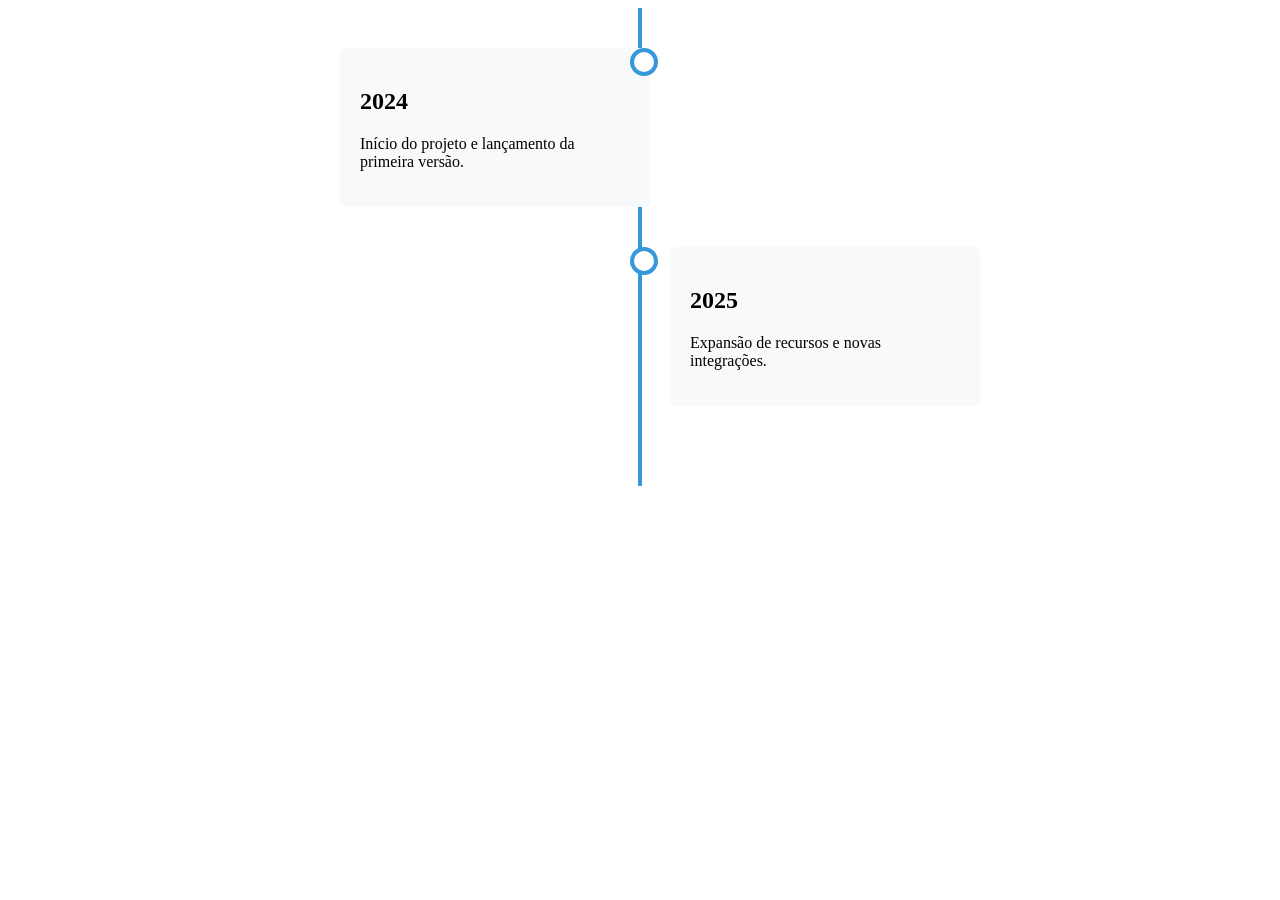
==== index.html @ c9171a30 "structure created" ====
<!DOCTYPE html>
<html lang="en">
<head>
    <meta charset="UTF-8">
    <meta name="viewport" content="width=device-width, initial-scale=1.0">
    <title>Document</title>
    <link rel="stylesheet" href="css/styler.css">
</head>
<body>
    <div class="timeline">
  <div class="timeline-item">
    <div class="timeline-punto"></div>
    <div class="timeline-conteudo">
      <h2>2024</h2>
      <p>Início do projeto e lançamento da primeira versão.</p>
    </div>
  </div>
  
  <div class="timeline-item">
    <div class="timeline-punto"></div>
    <div class="timeline-conteudo">
      <h2>2025</h2>
      <p>Expansão de recursos e novas integrações.</p>
    </div>
  </div>
</div>

<script src="script/script.js"></script>

</body>
</html>
---- css/styler.css ----
.timeline {
  position: relative;
  max-width: 600px;
  margin: 0 auto;
  padding: 40px 0;
}

/* Linha vertical central */
.timeline::before {
  content: '';
  position: absolute;
  width: 4px;
  background: #3498db;
  top: 0;
  bottom: 0;
  left: 50%;
  margin-left: -2px;
}

.timeline-item {
  position: relative;
  margin-bottom: 40px;
  width: 100%;
}

/* Bolinhas indicadoras */
.timeline-punto {
  width: 20px;
  height: 20px;
  background: #fff;
  border: 4px solid #3498db;
  border-radius: 50%;
  position: absolute;
  left: 50%;
  margin-left: -10px;
  z-index: 1;
}

/* Caixas de conteúdo alternadas */
.timeline-conteudo {
  width: 45%;
  padding: 20px;
  background: #f8f9fa;
  border-radius: 6px;
  position: relative;
}

.timeline-item:nth-child(odd) .timeline-conteudo {
  left: 0;
}

.timeline-item:nth-child(even) .timeline-conteudo {
  left: 55%;
}
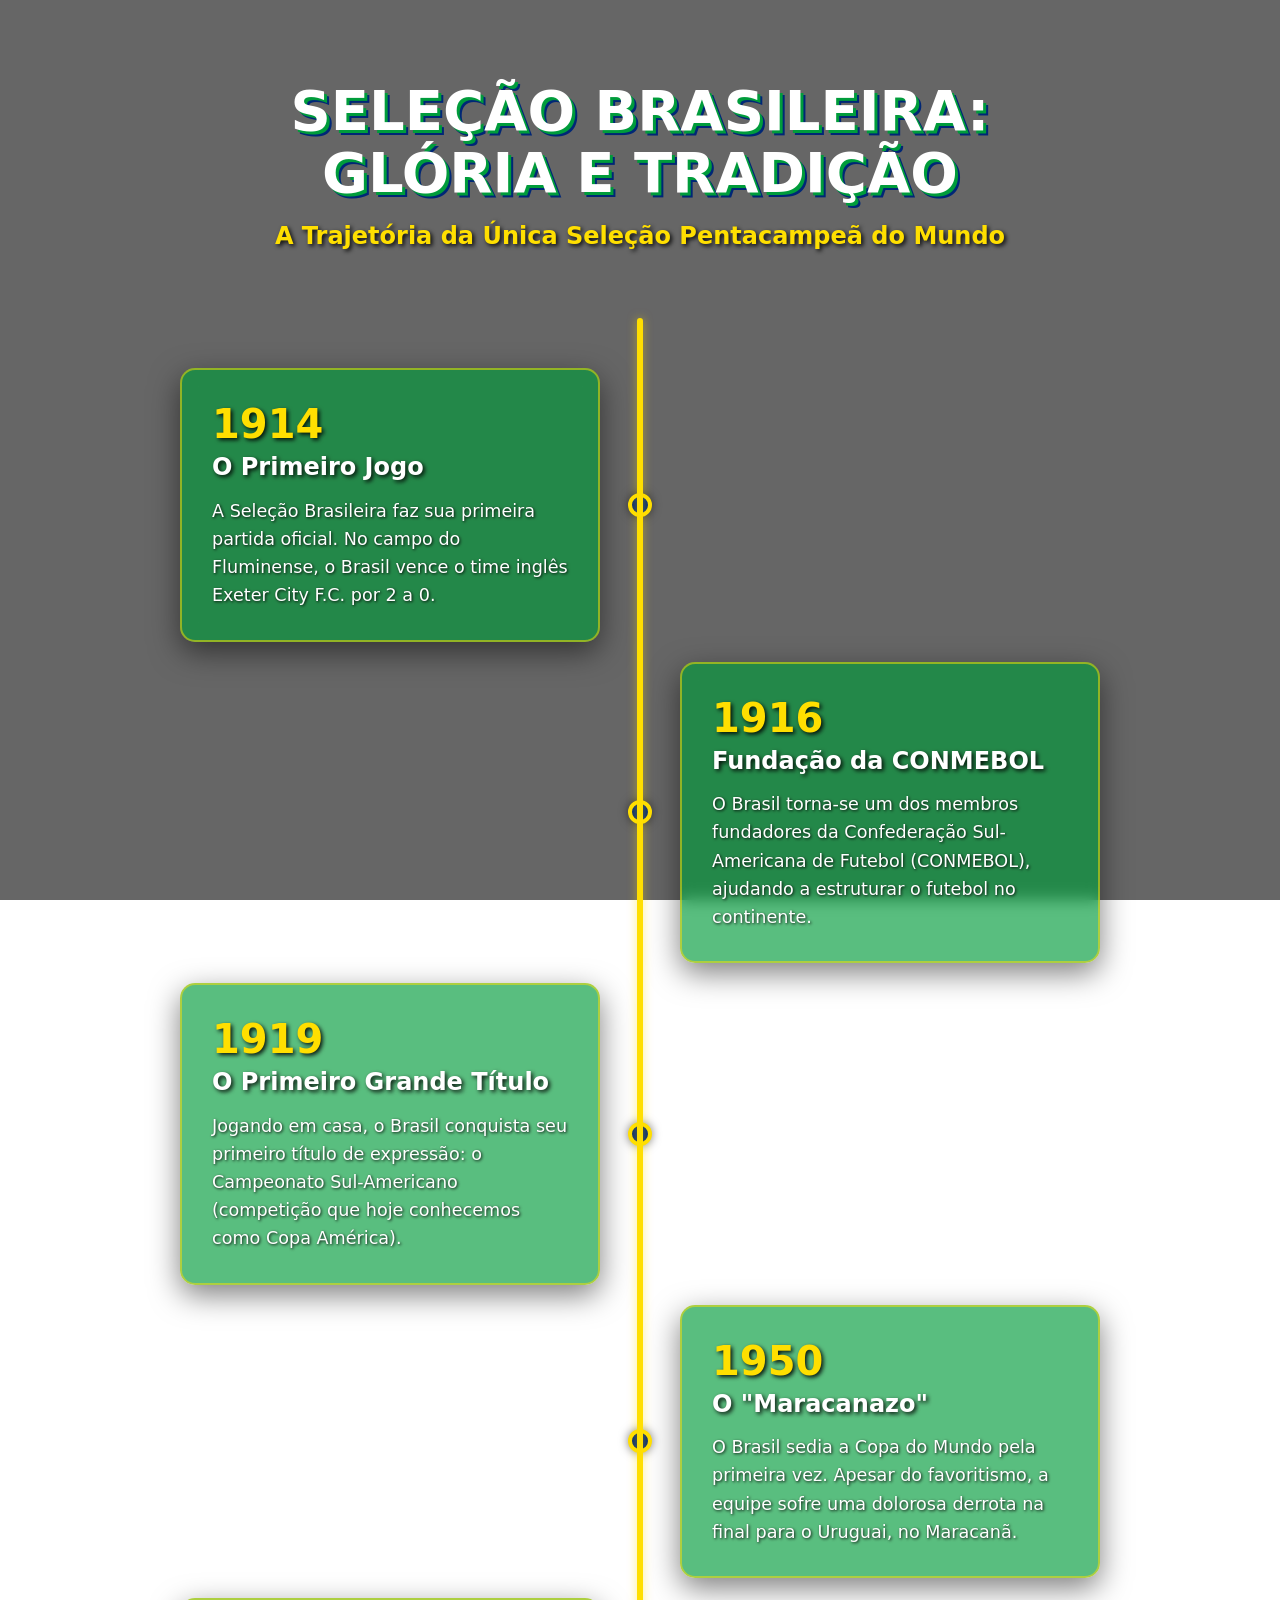
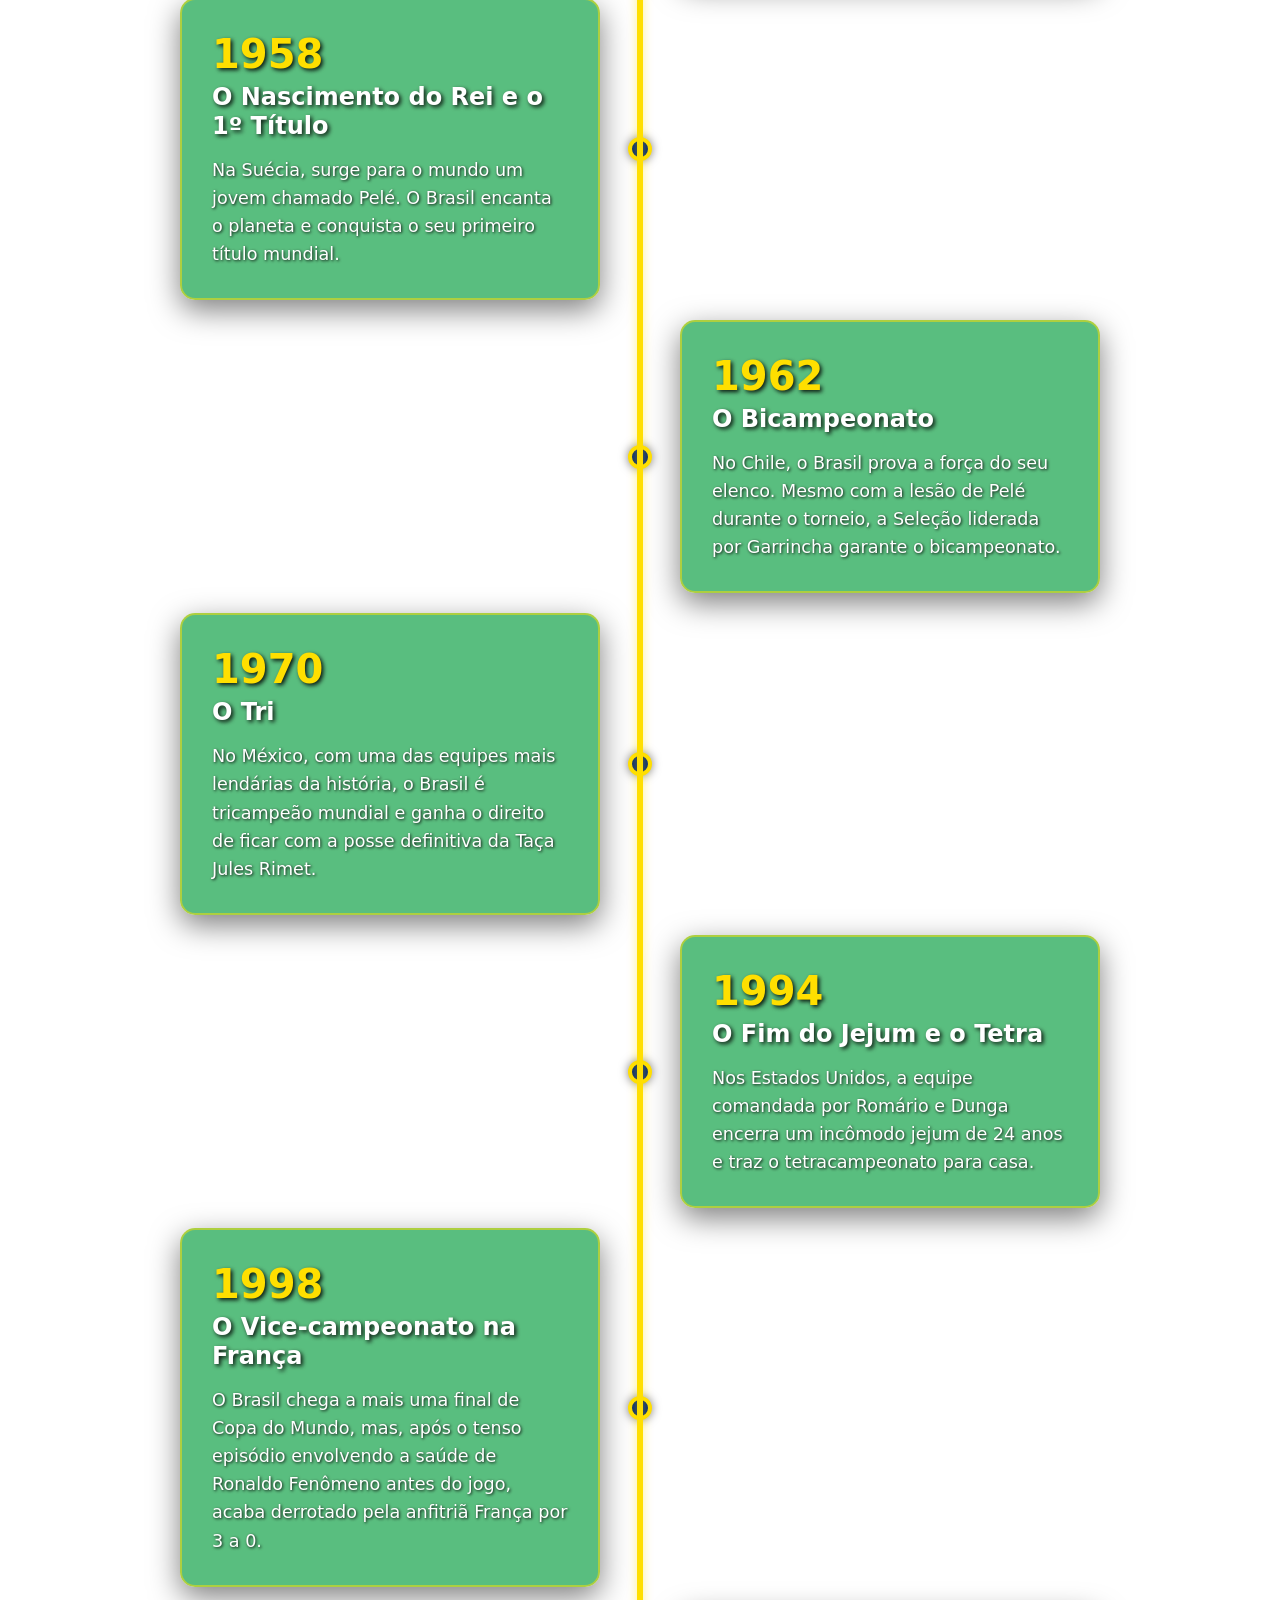
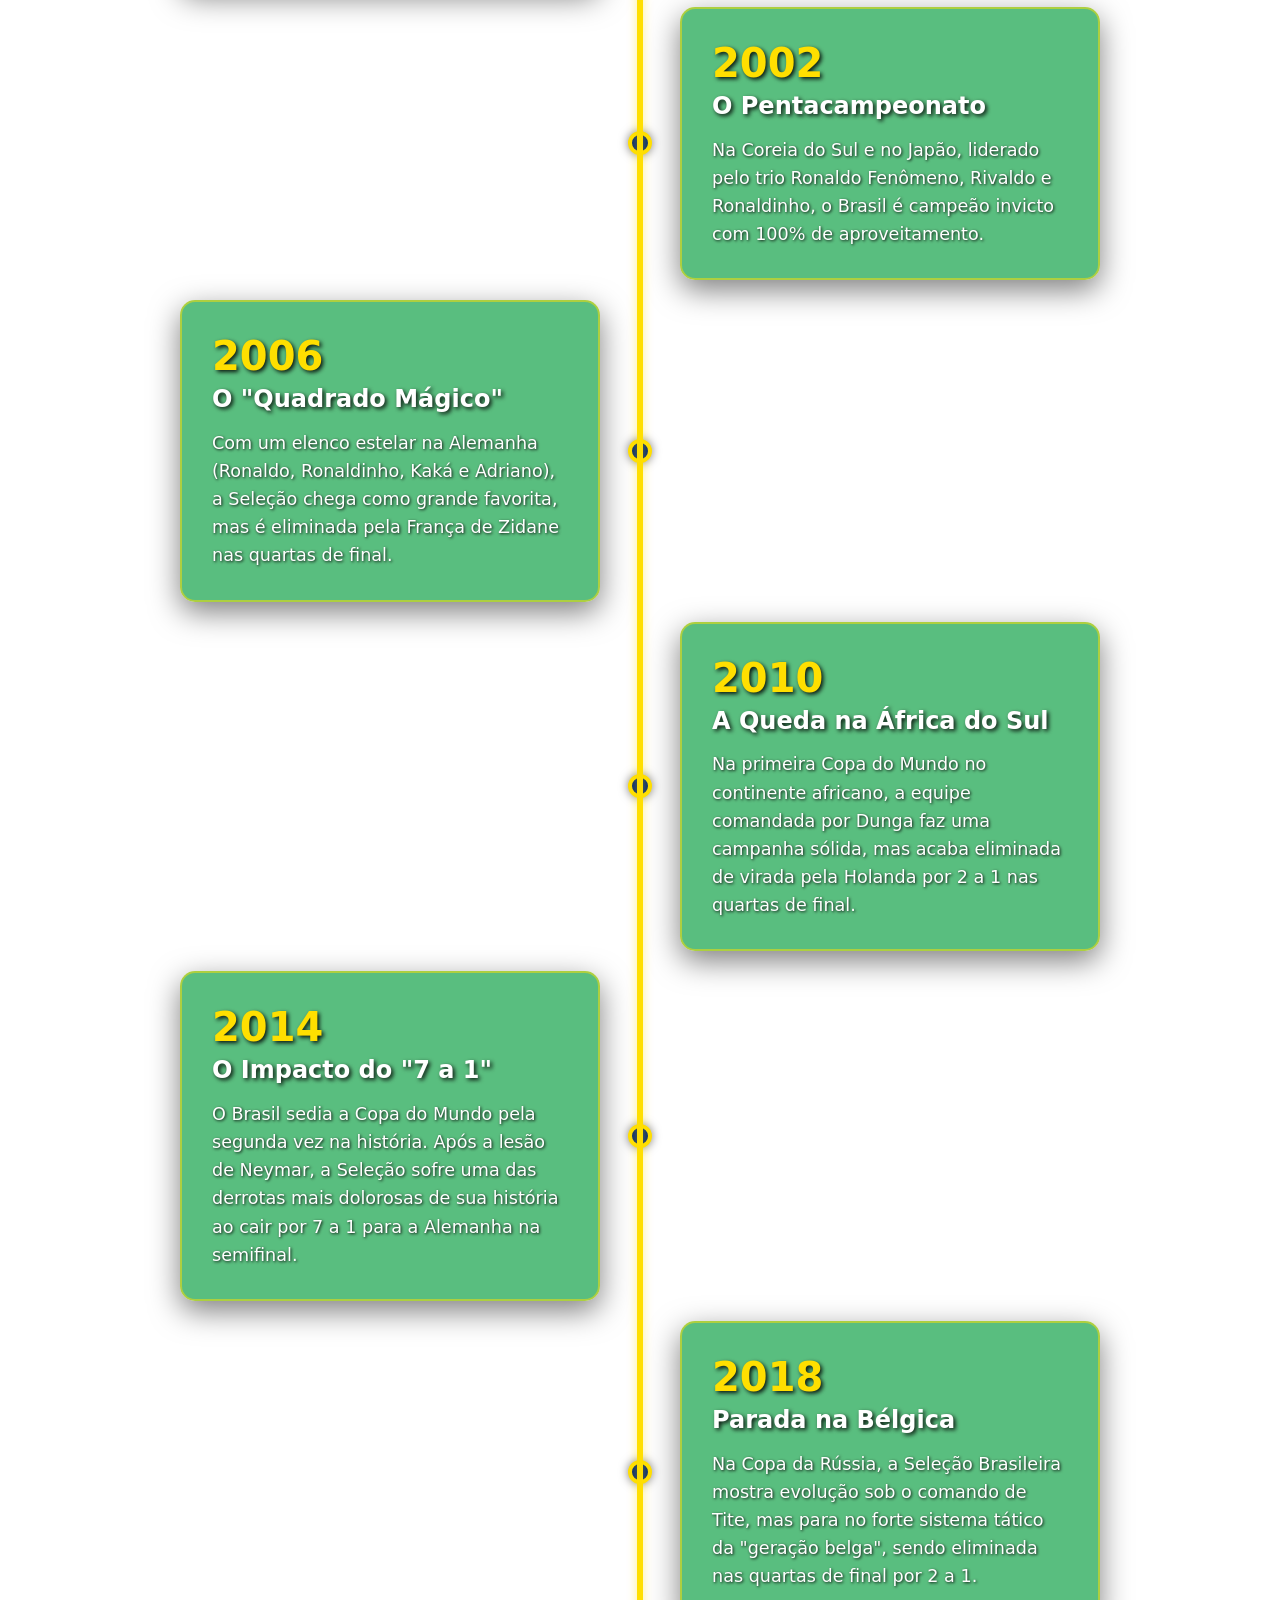
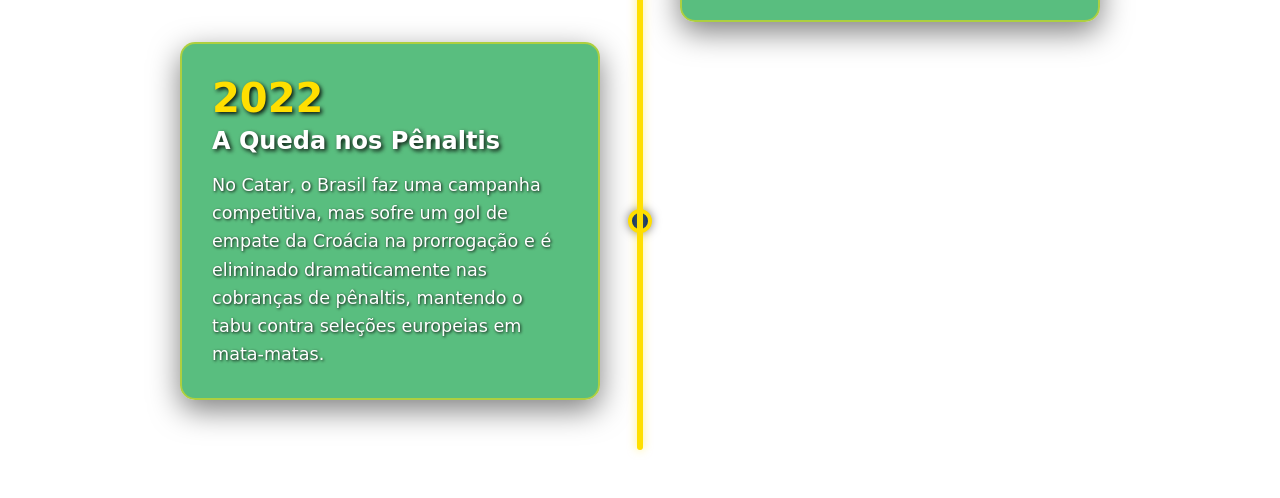
==== commit e3e541fe: "styler created" ====
--- a/index.html
+++ b/index.html
@@ -1,31 +1,201 @@
 <!DOCTYPE html>
-<html lang="en">
+<html lang="pt-BR">
+
 <head>
-    <meta charset="UTF-8">
-    <meta name="viewport" content="width=device-width, initial-scale=1.0">
-    <title>Document</title>
-    <link rel="stylesheet" href="css/styler.css">
+  <meta charset="UTF-8">
+  <meta name="viewport" content="width=device-width, initial-scale=1.0">
+  <title>Seleção Brasileira - Glória e Tradição</title>
+  <link rel="stylesheet" href="css/styler.css">
+  <link href="https://cdn.jsdelivr.net/npm/bootstrap@5.3.0/dist/css/bootstrap.min.css" rel="stylesheet">
 </head>
+
 <body>
-    <div class="timeline">
-  <div class="timeline-item">
-    <div class="timeline-punto"></div>
-    <div class="timeline-conteudo">
-      <h2>2024</h2>
-      <p>Início do projeto e lançamento da primeira versão.</p>
-    </div>
+
+  <video autoplay loop muted playsinline class="body-bg-video">
+      <source src="1000038711.mp4" type="video/mp4">
+  </video>
+  <div class="video-overlay"></div>
+
+  <div class="content-wrapper container my-5">
+      
+      <div class="title">
+        <h1>Seleção Brasileira:</h1>
+        <h1>Glória e Tradição</h1>
+        <div class="subtitle">
+          <p>A Trajetória da Única Seleção Pentacampeã do Mundo</p>
+        </div>
+      </div>
+
+      <div class="timeline">
+        
+        <div class="timeline-item left">
+          <div class="timeline-punto"></div>
+          <div class="timeline-conteudo">
+            <h2>1914</h2>
+            <h3>O Primeiro Jogo</h3>
+            <p>A Seleção Brasileira faz sua primeira partida oficial. 
+              No campo do Fluminense, o Brasil vence o time inglês Exeter City F.C. por 2 a 0.</p>
+          </div>
+        </div>
+
+        <div class="timeline-item right">
+          <div class="timeline-punto"></div>
+          <div class="timeline-conteudo">
+            <h2>1916</h2>
+            <h3>Fundação da CONMEBOL</h3>
+            <p>O Brasil torna-se um dos membros fundadores da Confederação Sul-Americana de Futebol (CONMEBOL), 
+              ajudando a estruturar o futebol no continente.</p>
+          </div>
+        </div>
+
+        <div class="timeline-item left">
+          <div class="timeline-punto"></div>
+          <div class="timeline-conteudo">
+            <h2>1919</h2>
+            <h3>O Primeiro Grande Título</h3>
+            <p>Jogando em casa, o Brasil conquista seu primeiro título de expressão:
+               o Campeonato Sul-Americano (competição que hoje conhecemos como Copa América).</p>
+          </div>
+        </div>
+
+        <div class="timeline-item right">
+          <div class="timeline-punto"></div>
+          <div class="timeline-conteudo">
+            <h2>1950</h2>
+            <h3>O "Maracanazo"</h3>
+            <p>O Brasil sedia a Copa do Mundo pela primeira vez. Apesar do favoritismo,
+               a equipe sofre uma dolorosa derrota na final para o Uruguai, no Maracanã.</p>
+          </div>
+        </div>
+
+        <div class="timeline-item left">
+          <div class="timeline-punto"></div>
+          <div class="timeline-conteudo">
+            <h2>1958</h2>
+            <h3>O Nascimento do Rei e o 1º Título</h3>
+            <p>Na Suécia, surge para o mundo um jovem chamado Pelé. 
+              O Brasil encanta o planeta e conquista o seu primeiro título mundial.</p>
+          </div>
+        </div>
+
+        <div class="timeline-item right">
+          <div class="timeline-punto"></div>
+          <div class="timeline-conteudo">
+            <h2>1962</h2>
+            <h3>O Bicampeonato</h3>
+            <p>No Chile, o Brasil prova a força do seu elenco. 
+              Mesmo com a lesão de Pelé durante o torneio,
+              a Seleção liderada por Garrincha garante o bicampeonato.</p>
+          </div>
+        </div>
+
+        <div class="timeline-item left">
+          <div class="timeline-punto"></div>
+          <div class="timeline-conteudo">
+            <h2>1970</h2>
+            <h3>O Tri</h3>
+            <p>No México, com uma das equipes mais lendárias da história, 
+              o Brasil é tricampeão mundial 
+              e ganha o direito de ficar com a posse 
+              definitiva da Taça Jules Rimet.</p>
+          </div>
+        </div>
+
+        <div class="timeline-item right">
+          <div class="timeline-punto"></div>
+          <div class="timeline-conteudo">
+            <h2>1994</h2>
+            <h3>O Fim do Jejum e o Tetra</h3>
+            <p>Nos Estados Unidos, a equipe comandada por 
+              Romário e Dunga encerra um incômodo jejum de 24 anos 
+              e traz o tetracampeonato para casa.</p>
+          </div>
+        </div>
+
+        <div class="timeline-item left">
+          <div class="timeline-punto"></div>
+          <div class="timeline-conteudo">
+            <h2>1998</h2>
+            <h3>O Vice-campeonato na França</h3>
+            <p>O Brasil chega a mais uma final de Copa do Mundo, 
+              mas, após o tenso episódio envolvendo a saúde de Ronaldo Fenômeno antes do jogo, 
+              acaba derrotado pela anfitriã França por 3 a 0.</p>
+          </div>
+        </div>
+
+        <div class="timeline-item right">
+          <div class="timeline-punto"></div>
+          <div class="timeline-conteudo">
+            <h2>2002</h2>
+            <h3>O Pentacampeonato</h3>
+            <p>Na Coreia do Sul e no Japão, liderado 
+              pelo trio Ronaldo Fenômeno, Rivaldo e Ronaldinho, 
+              o Brasil é campeão invicto com 100% de aproveitamento.</p>
+          </div>
+        </div>
+
+        <div class="timeline-item left">
+          <div class="timeline-punto"></div>
+          <div class="timeline-conteudo">
+            <h2>2006</h2>
+            <h3>O "Quadrado Mágico"</h3>
+            <p>Com um elenco estelar na Alemanha 
+              (Ronaldo, Ronaldinho, Kaká e Adriano), a Seleção chega como grande favorita,
+               mas é eliminada pela França de Zidane nas quartas de final.</p>
+          </div>
+        </div>
+
+        <div class="timeline-item right">
+          <div class="timeline-punto"></div>
+          <div class="timeline-conteudo">
+            <h2>2010</h2>
+            <h3>A Queda na África do Sul</h3>
+            <p>Na primeira Copa do Mundo no continente africano, 
+              a equipe comandada por Dunga faz uma campanha sólida, 
+              mas acaba eliminada de virada pela Holanda por 2 a 1 nas quartas de final.</p>
+          </div>
+        </div>
+
+        <div class="timeline-item left">
+          <div class="timeline-punto"></div>
+          <div class="timeline-conteudo">
+            <h2>2014</h2>
+            <h3>O Impacto do "7 a 1"</h3>
+            <p>O Brasil sedia a Copa do Mundo pela segunda vez na história. 
+              Após a lesão de Neymar, a Seleção sofre uma das derrotas mais 
+              dolorosas de sua história ao cair por 7 a 1 para a Alemanha na semifinal.</p>
+          </div>
+        </div>
+
+        <div class="timeline-item right">
+          <div class="timeline-punto"></div>
+          <div class="timeline-conteudo">
+            <h2>2018</h2>
+            <h3>Parada na Bélgica</h3>
+            <p>Na Copa da Rússia, a Seleção Brasileira mostra 
+              evolução sob o comando de Tite, mas para no forte 
+              sistema tático da "geração belga", 
+              sendo eliminada nas quartas de final por 2 a 1.</p>
+          </div>
+        </div>
+
+        <div class="timeline-item left">
+          <div class="timeline-punto"></div>
+          <div class="timeline-conteudo">
+            <h2>2022</h2>
+            <h3>A Queda nos Pênaltis</h3>
+            <p>No Catar, o Brasil faz uma campanha competitiva, 
+              mas sofre um gol de empate da Croácia na prorrogação 
+              e é eliminado dramaticamente nas cobranças de pênaltis, 
+              mantendo o tabu contra seleções europeias em mata-matas.</p>
+          </div>
+        </div>
+
+      </div>
   </div>
-  
-  <div class="timeline-item">
-    <div class="timeline-punto"></div>
-    <div class="timeline-conteudo">
-      <h2>2025</h2>
-      <p>Expansão de recursos e novas integrações.</p>
-    </div>
-  </div>
-</div>
-
-<script src="script/script.js"></script>
+
+  <script src="https://code.jquery.com/jquery-3.6.0.min.js"></script>
+  <script src="script/script.js"></script>
 
 </body>
 </html>
--- a/css/styler.css
+++ b/css/styler.css
@@ -1,54 +1,204 @@
+/* =========================================
+   PALETA DE CORES DO BRASIL
+========================================= */
+:root {
+    --verde-brasil: #009c3b;
+    --amarelo-brasil: #ffdf00;
+    --azul-brasil: #002776;
+}
+
+/* =========================================
+   CONFIGURAÇÕES GERAIS E VÍDEO DE FUNDO
+========================================= */
+body {
+    font-family: 'Segoe UI', Tahoma, Geneva, Verdana, sans-serif;
+    overflow-x: hidden;
+    margin: 0;
+    padding: 0;
+}
+
+/* Configuração do Vídeo de Fundo do Body */
+.body-bg-video {
+    position: fixed;
+    top: 0;
+    left: 0;
+    width: 100vw;
+    height: 100vh;
+    object-fit: cover;
+    z-index: -2; /* Fica no fundo de tudo */
+}
+
+/* Película escura sobre o vídeo para garantir a leitura do texto */
+.video-overlay {
+    position: fixed;
+    top: 0;
+    left: 0;
+    width: 100vw;
+    height: 100vh;
+    background-color: rgba(0, 0, 0, 0.6); /* Escurece o vídeo em 60% */
+    z-index: -1;
+}
+
+/* Envolve todo o conteúdo para garantir que fique acima do vídeo */
+.content-wrapper {
+    position: relative;
+    z-index: 1;
+}
+
+/* =========================================
+   CABEÇALHO E TÍTULOS
+========================================= */
+.title {
+    text-align: center;
+    color: #ffffff;
+    text-transform: uppercase;
+    text-shadow: 3px 3px 0px var(--verde-brasil), 5px 5px 0px var(--azul-brasil);
+    margin-bottom: 4rem;
+    padding-top: 2rem;
+}
+
+.title h1 {
+    font-weight: 900;
+    font-size: 3.5rem;
+    margin: 0;
+    line-height: 1.1;
+}
+
+.subtitle p {
+    font-size: 1.5rem;
+    color: var(--amarelo-brasil);
+    text-shadow: 2px 2px 4px rgba(0,0,0,0.9);
+    margin-top: 15px;
+    font-weight: bold;
+    text-transform: none;
+}
+
+/* =========================================
+   ESTRUTURA DA TIMELINE
+========================================= */
 .timeline {
-  position: relative;
-  max-width: 600px;
-  margin: 0 auto;
-  padding: 40px 0;
-}
-
-/* Linha vertical central */
-.timeline::before {
-  content: '';
-  position: absolute;
-  width: 4px;
-  background: #3498db;
-  top: 0;
-  bottom: 0;
-  left: 50%;
-  margin-left: -2px;
+    position: relative;
+    max-width: 1000px;
+    margin: 0 auto;
+    padding: 40px 0;
+}
+
+/* Linha central amarela */
+.timeline::after {
+    content: '';
+    position: absolute;
+    width: 6px;
+    background-color: var(--amarelo-brasil);
+    top: 0;
+    bottom: 0;
+    left: 50%;
+    margin-left: -3px;
+    border-radius: 10px;
+    box-shadow: 0 0 10px rgba(255, 223, 0, 0.5); /* Leve brilho na linha */
 }
 
 .timeline-item {
-  position: relative;
-  margin-bottom: 40px;
-  width: 100%;
-}
-
-/* Bolinhas indicadoras */
+    padding: 10px 40px;
+    position: relative;
+    width: 50%;
+    /* Estado inicial invisível para a animação do jQuery */
+    opacity: 0;
+    transform: translateY(50px) scale(0.95);
+    transition: all 0.6s cubic-bezier(0.175, 0.885, 0.32, 1.275);
+}
+
+/* Classe ativada pelo jQuery quando o scroll chega no card */
+.timeline-item.visible {
+    opacity: 1;
+    transform: translateY(0) scale(1);
+}
+
+.timeline-item.left { left: 0; }
+.timeline-item.right { left: 50%; }
+
+/* =========================================
+   BOLINHAS (PUNTO) DA TIMELINE
+========================================= */
 .timeline-punto {
-  width: 20px;
-  height: 20px;
-  background: #fff;
-  border: 4px solid #3498db;
-  border-radius: 50%;
-  position: absolute;
-  left: 50%;
-  margin-left: -10px;
-  z-index: 1;
-}
-
-/* Caixas de conteúdo alternadas */
+    position: absolute;
+    width: 24px;
+    height: 24px;
+    background-color: var(--azul-brasil);
+    border: 4px solid var(--amarelo-brasil);
+    top: 50%;
+    transform: translateY(-50%);
+    border-radius: 50%;
+    z-index: 2;
+    box-shadow: 0 0 10px rgba(0,0,0,0.5);
+}
+
+/* Posição da bolinha dependendo se o card está na esquerda ou direita */
+.timeline-item.left .timeline-punto { right: -12px; }
+.timeline-item.right .timeline-punto { left: -12px; }
+
+/* =========================================
+   DESIGN DOS CARDS (CONTEÚDO)
+========================================= */
 .timeline-conteudo {
-  width: 45%;
-  padding: 20px;
-  background: #f8f9fa;
-  border-radius: 6px;
-  position: relative;
-}
-
-.timeline-item:nth-child(odd) .timeline-conteudo {
-  left: 0;
-}
-
-.timeline-item:nth-child(even) .timeline-conteudo {
-  left: 55%;
-}
+    position: relative;
+    border-radius: 15px;
+    padding: 30px;
+    color: white;
+    /* Fundo verde translúcido (Efeito Glassmorphism) */
+    background: rgba(0, 156, 59, 0.65); 
+    backdrop-filter: blur(8px);
+    -webkit-backdrop-filter: blur(8px);
+    /* Borda e sombra */
+    border: 2px solid rgba(255, 223, 0, 0.5);
+    box-shadow: 0 10px 30px rgba(0,0,0,0.5);
+    transition: all 0.4s ease;
+}
+
+/* Efeito ao passar o rato (hover) por cima do card */
+.timeline-conteudo:hover {
+    background: rgba(0, 39, 118, 0.75); /* Muda para azul translúcido */
+    border-color: var(--amarelo-brasil);
+    transform: translateY(-5px);
+}
+
+.timeline-conteudo h2 {
+    color: var(--amarelo-brasil);
+    font-weight: 900;
+    font-size: 2.5rem;
+    margin-bottom: 5px;
+    text-shadow: 2px 2px 4px rgba(0,0,0,0.9);
+}
+
+.timeline-conteudo h3 {
+    color: #ffffff;
+    font-weight: bold;
+    font-size: 1.5rem;
+    margin-bottom: 15px;
+    text-shadow: 2px 2px 4px rgba(0,0,0,0.9);
+}
+
+.timeline-conteudo p {
+    font-size: 1.1rem;
+    margin: 0;
+    text-shadow: 1px 1px 3px rgba(0,0,0,0.9);
+    line-height: 1.6;
+}
+
+/* =========================================
+   RESPONSIVIDADE (TELAS MENORES / CELULAR)
+========================================= */
+@media screen and (max-width: 768px) {
+    .title h1 { font-size: 2.5rem; }
+    .subtitle p { font-size: 1.2rem; }
+    
+    /* Move a linha central para o canto esquerdo */
+    .timeline::after { left: 31px; }
+    
+    /* Faz os cards ocuparem 100% da largura */
+    .timeline-item { width: 100%; padding-left: 70px; padding-right: 25px; }
+    .timeline-item.right { left: 0; }
+    
+    /* Ajusta a posição das bolinhas para o canto esquerdo */
+    .timeline-item.left .timeline-punto, 
+    .timeline-item.right .timeline-punto { left: 19px; right: auto; }
+}
